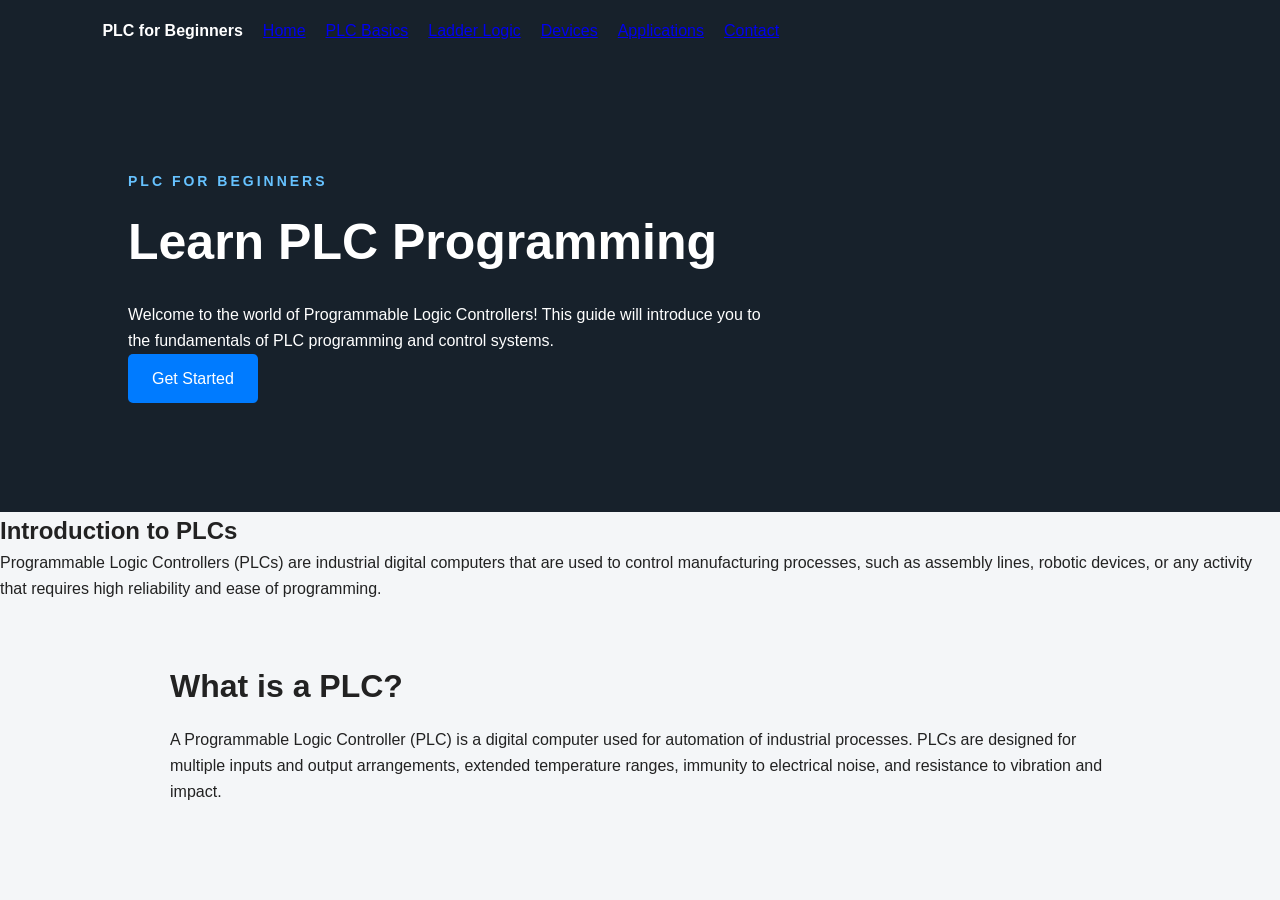
==== index.html @ 69e2ad8b "Created what-is-a-plc section and styled it" ====
<!DOCTYPE html>
<html lang="en">

<head>
    <meta charset="UTF-8">
    <meta name="viewport" content="width=device-width, initial-scale=1.0">
    <title>PLC for Beginners</title>
    <link rel="stylesheet" href="style.css">
</head>

<body>
    <nav>
        <ul>
            <div class="logo">PLC for Beginners</div>
            <li><a href="index.html">Home</a></li>
            <li><a href="basics.html">PLC Basics</a></li>
            <li><a href="laddder-logic.html">Ladder Logic</a></li>
            <li><a href="devices.html">Devices</a></li>
            <li><a href="applications.html">Applications</a></li>
            <li><a href="contact.html">Contact</a></li>
        </ul>
    </nav>
    <section class="hero">
        <div class="hero-content">
            <p class="hero-label">PLC for Beginners</p>
            <h1>Learn PLC Programming</h1>
            <p>Welcome to the world of Programmable Logic Controllers! This guide will introduce you to the fundamentals
                of PLC
                programming and control systems.</p>
            <a href="basics.html" class="hero-button">Get Started</a>
        </div>
    </section>

    <secttion class="introduction">
        <h2>Introduction to PLCs</h2>
        <p>Programmable Logic Controllers (PLCs) are industrial digital computers that are used to control
            manufacturing processes, such as assembly lines, robotic devices, or any activity that requires high
            reliability and ease of programming.</p>
        </section>

        <section class="what-is-a-plc">
            <h2>What is a PLC?</h2>
            <p>A Programmable Logic Controller (PLC) is a digital computer used for automation of industrial processes.
                PLCs are
                designed for multiple inputs and output arrangements, extended temperature ranges, immunity to
                electrical noise,
                and resistance to vibration and impact.</p>
        </section>
</body>

</html>
---- style.css ----
* {
    margin: 0;
    padding: 0;
    box-sizing: border-box;
}

body {
    font-family: Arial, Helvetica, sans-serif;
    background-color: #f4f6f8;
    color: #222;
    line-height: 1.6;
}

/* Navigation Styles */
nav {
    background-color: #17212b;
    color: white;
    display: flex;
    justify-content: space-between;
    align-items: center;
    padding: 18px 8%;
}

.logo {
    font: size 24px;
    font-weight: bold;
}

nav ul {
    list-style: none;
    display: flex;
    gap: 20px;
}

nav a:hover {
    color: #f4f6f8;
    text-decoration: underline;
}

/* Main Content Styles */
main {
    max-width: 1100px;
    margin: auto;
    padding: 70px 30px;
}

/* Hero Section Styles */
.hero {
    background-color: #17212b;
    color: white;
    min-height: 450px;
    display: flex;
    align-items: center;
    padding: 60px 10%;
}

.hero-content {
    max-width: 650px;

}

.hero-label {
    font-size: 14px;
    font-weight: bold;
    text-transform: uppercase;
    letter-spacing: 3px;
    color: #66c2ff;
    margin-bottom: 10px;
}

.hero h1 {
    font-size: 50px;
    line-height: 1.6;
    margin-bottom: 20px;
}

.hero-text {
    font-size: 19px;
    line-height: 1.6;
    margin-bottom: 30px;
}

.hero-button {
    display: inline-block;
    background-color: #007bff;
    color: white;
    text-decoration: none;
    padding: 12px 24px;
    border-radius: 5px;
    transition: background-color 0.3s ease;
}

.hero-button:hover {
    background-color: #0056b3;
}

/* Section Styles - What is a PLC?*/
.what-is-a-plc {
    max-width: 1000px;
    margin: 0 auto;
    padding: 60px 30px;
}

.what-is-a-plc h2 {
    font-size: 32px;
    margin-bottom: 15px;
}
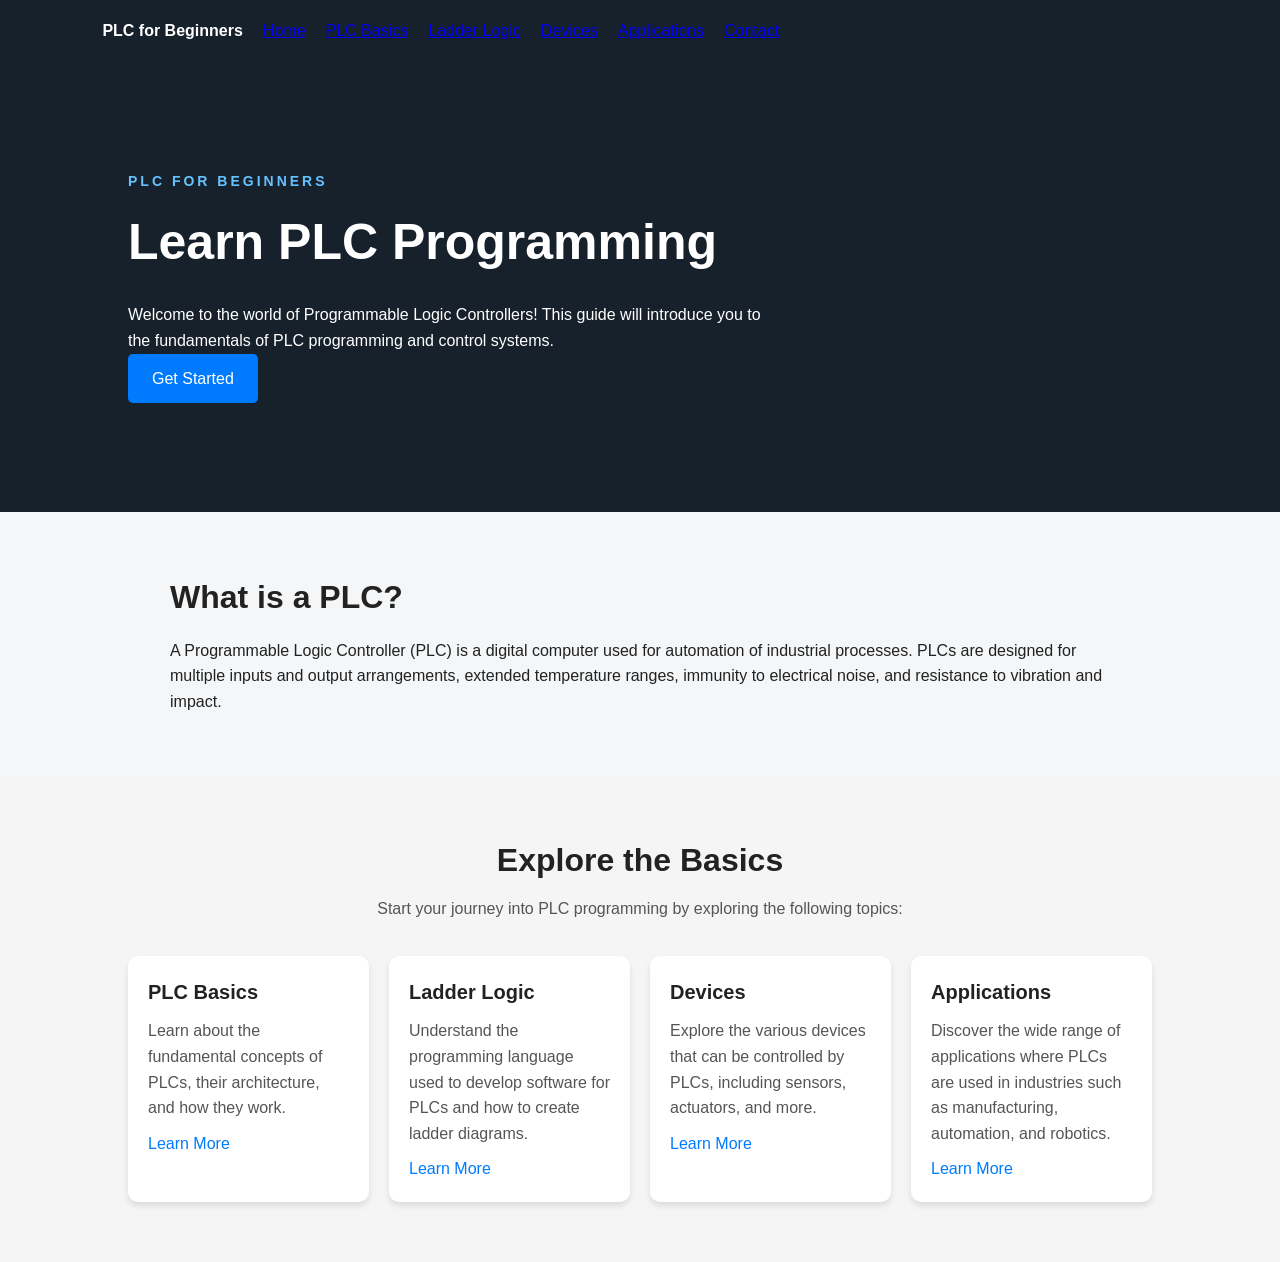
==== commit 535a56ad: "Created topic cards and removed introduction" ====
--- a/index.html
+++ b/index.html
@@ -31,21 +31,47 @@
         </div>
     </section>
 
-    <secttion class="introduction">
-        <h2>Introduction to PLCs</h2>
-        <p>Programmable Logic Controllers (PLCs) are industrial digital computers that are used to control
-            manufacturing processes, such as assembly lines, robotic devices, or any activity that requires high
-            reliability and ease of programming.</p>
-        </section>
 
-        <section class="what-is-a-plc">
-            <h2>What is a PLC?</h2>
-            <p>A Programmable Logic Controller (PLC) is a digital computer used for automation of industrial processes.
-                PLCs are
-                designed for multiple inputs and output arrangements, extended temperature ranges, immunity to
-                electrical noise,
-                and resistance to vibration and impact.</p>
-        </section>
+    <section class="what-is-a-plc">
+        <h2>What is a PLC?</h2>
+        <p>A Programmable Logic Controller (PLC) is a digital computer used for automation of industrial processes.
+            PLCs are
+            designed for multiple inputs and output arrangements, extended temperature ranges, immunity to
+            electrical noise,
+            and resistance to vibration and impact.</p>
+    </section>
+
+    <section class="topics">
+        <h2>Explore the Basics</h2>
+        <p class="topics-intro">Start your journey into PLC programming by exploring the following topics:</p>
+
+        <div class="card-container">
+            <div class="card">
+                <h3>PLC Basics</h3>
+                <p>Learn about the fundamental concepts of PLCs, their architecture, and how they work.</p>
+                <a href="basics.html" class="card-button">Learn More</a>
+            </div>
+            <div class="card">
+                <h3>Ladder Logic</h3>
+                <p>Understand the programming language used to develop software for PLCs and how to create ladder
+                    diagrams.</p>
+                <a href="laddder-logic.html" class="card-button">Learn More</a>
+            </div>
+            <div class="card">
+                <h3>Devices</h3>
+                <p>Explore the various devices that can be controlled by PLCs, including sensors, actuators, and
+                    more.</p>
+                <a href="devices.html" class="card-button">Learn More</a>
+            </div>
+            <div class="card">
+                <h3>Applications</h3>
+                <p>Discover the wide range of applications where PLCs are used in industries such as manufacturing,
+                    automation, and robotics.</p>
+                <a href="applications.html" class="card-button">Learn More</a>
+            </div>
+
+        </div>
+    </section>
 </body>
 
 </html>
--- a/style.css
+++ b/style.css
@@ -104,4 +104,59 @@
 .what-is-a-plc h2 {
     font-size: 32px;
     margin-bottom: 15px;
+}
+
+/* Topic Card Styles */
+.topics {
+    padding: 60px 10%;
+    background-color: #f5f5f5;
+    text-align: center;
+}
+
+.topics h2 {
+    font-size: 32px;
+    margin-bottom: 10px;
+}
+
+.topics-intro {
+    margin-bottom: 35px;
+    color: #555;
+}
+
+.card-container {
+    display: flex;
+    justify-content: center;
+    gap: 20px;
+}
+
+.card {
+    background-color: white;
+    padding: 20px;
+    border-radius: 10px;
+    box-shadow: 0 4px 6px rgba(0, 0, 0, 0.1);
+    width: 250px;
+    transition: transform 0.3s ease, box-shadow 0.3s ease;
+    text-align: left;
+}
+
+.card h3 {
+    font-size: 20px;
+    margin-bottom: 10px;
+}
+
+.card p {
+    color: #555;
+    font-size: 16px;
+}
+
+.card a {
+    display: inline-block;
+    margin-top: 10px;
+    color: #007bff;
+    text-decoration: none;
+}
+
+.card:hover {
+    transform: translateY(-10px);
+    box-shadow: 0 8px 12px rgba(0, 0, 0, 0.2);
 }
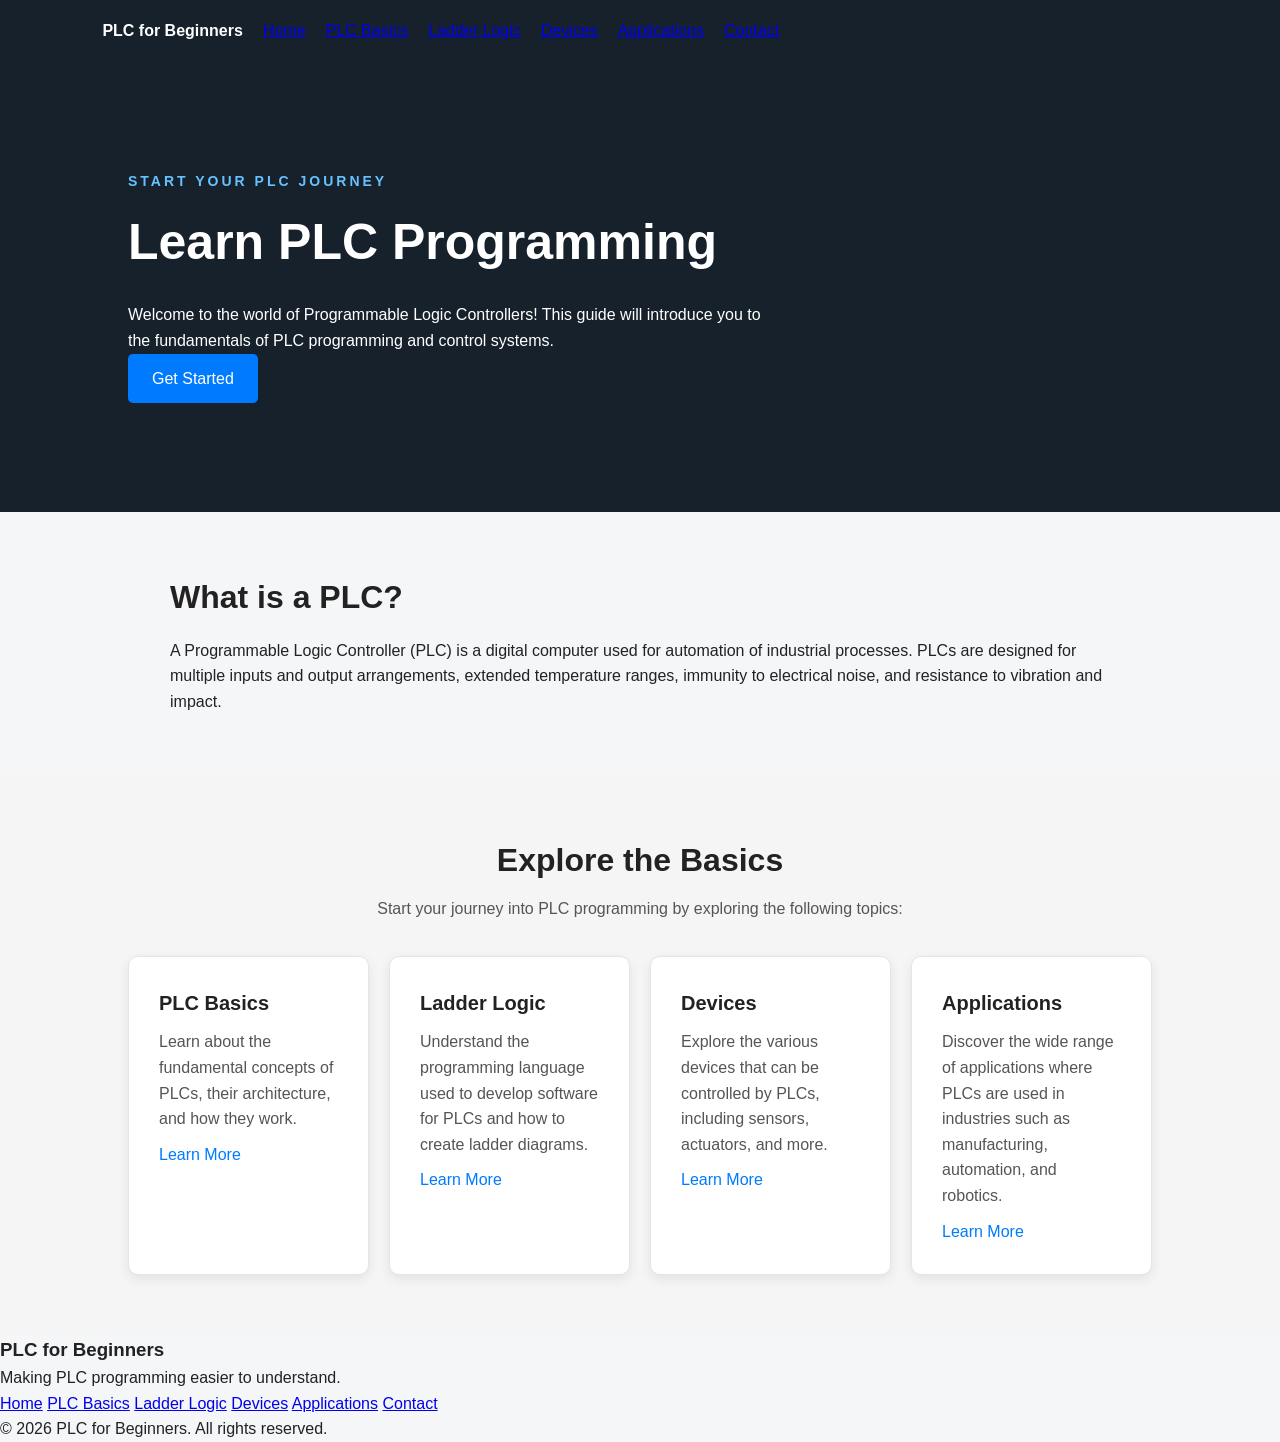
==== commit 7742a508: "Added a footer and footer content" ====
--- a/index.html
+++ b/index.html
@@ -22,7 +22,7 @@
     </nav>
     <section class="hero">
         <div class="hero-content">
-            <p class="hero-label">PLC for Beginners</p>
+            <p class="hero-label">START YOUR PLC JOURNEY</p>
             <h1>Learn PLC Programming</h1>
             <p>Welcome to the world of Programmable Logic Controllers! This guide will introduce you to the fundamentals
                 of PLC
@@ -74,4 +74,21 @@
     </section>
 </body>
 
+<footer>
+    <div class="footer-content">
+        <h3> PLC for Beginners</h3>
+        <p>Making PLC programming easier to understand.</p>
+
+        <div class="footer-links">
+            <a href="index.html">Home</a>
+            <a href="basics.html">PLC Basics</a>
+            <a href="laddder-logic.html">Ladder Logic</a>
+            <a href="devices.html">Devices</a>
+            <a href="applications.html">Applications</a>
+            <a href="contact.html">Contact</a>
+        </div>
+        <p class="copyright">© 2026 PLC for Beginners. All rights reserved.</p>
+    </div>
+</footer>
+
 </html>
--- a/style.css
+++ b/style.css
@@ -131,9 +131,10 @@
 
 .card {
     background-color: white;
-    padding: 20px;
+    padding: 30px;
     border-radius: 10px;
-    box-shadow: 0 4px 6px rgba(0, 0, 0, 0.1);
+    box-shadow: 0 4px 12px rgba(0, 0, 0, 0.08);
+    border: 1px solid #e5e5e5;
     width: 250px;
     transition: transform 0.3s ease, box-shadow 0.3s ease;
     text-align: left;
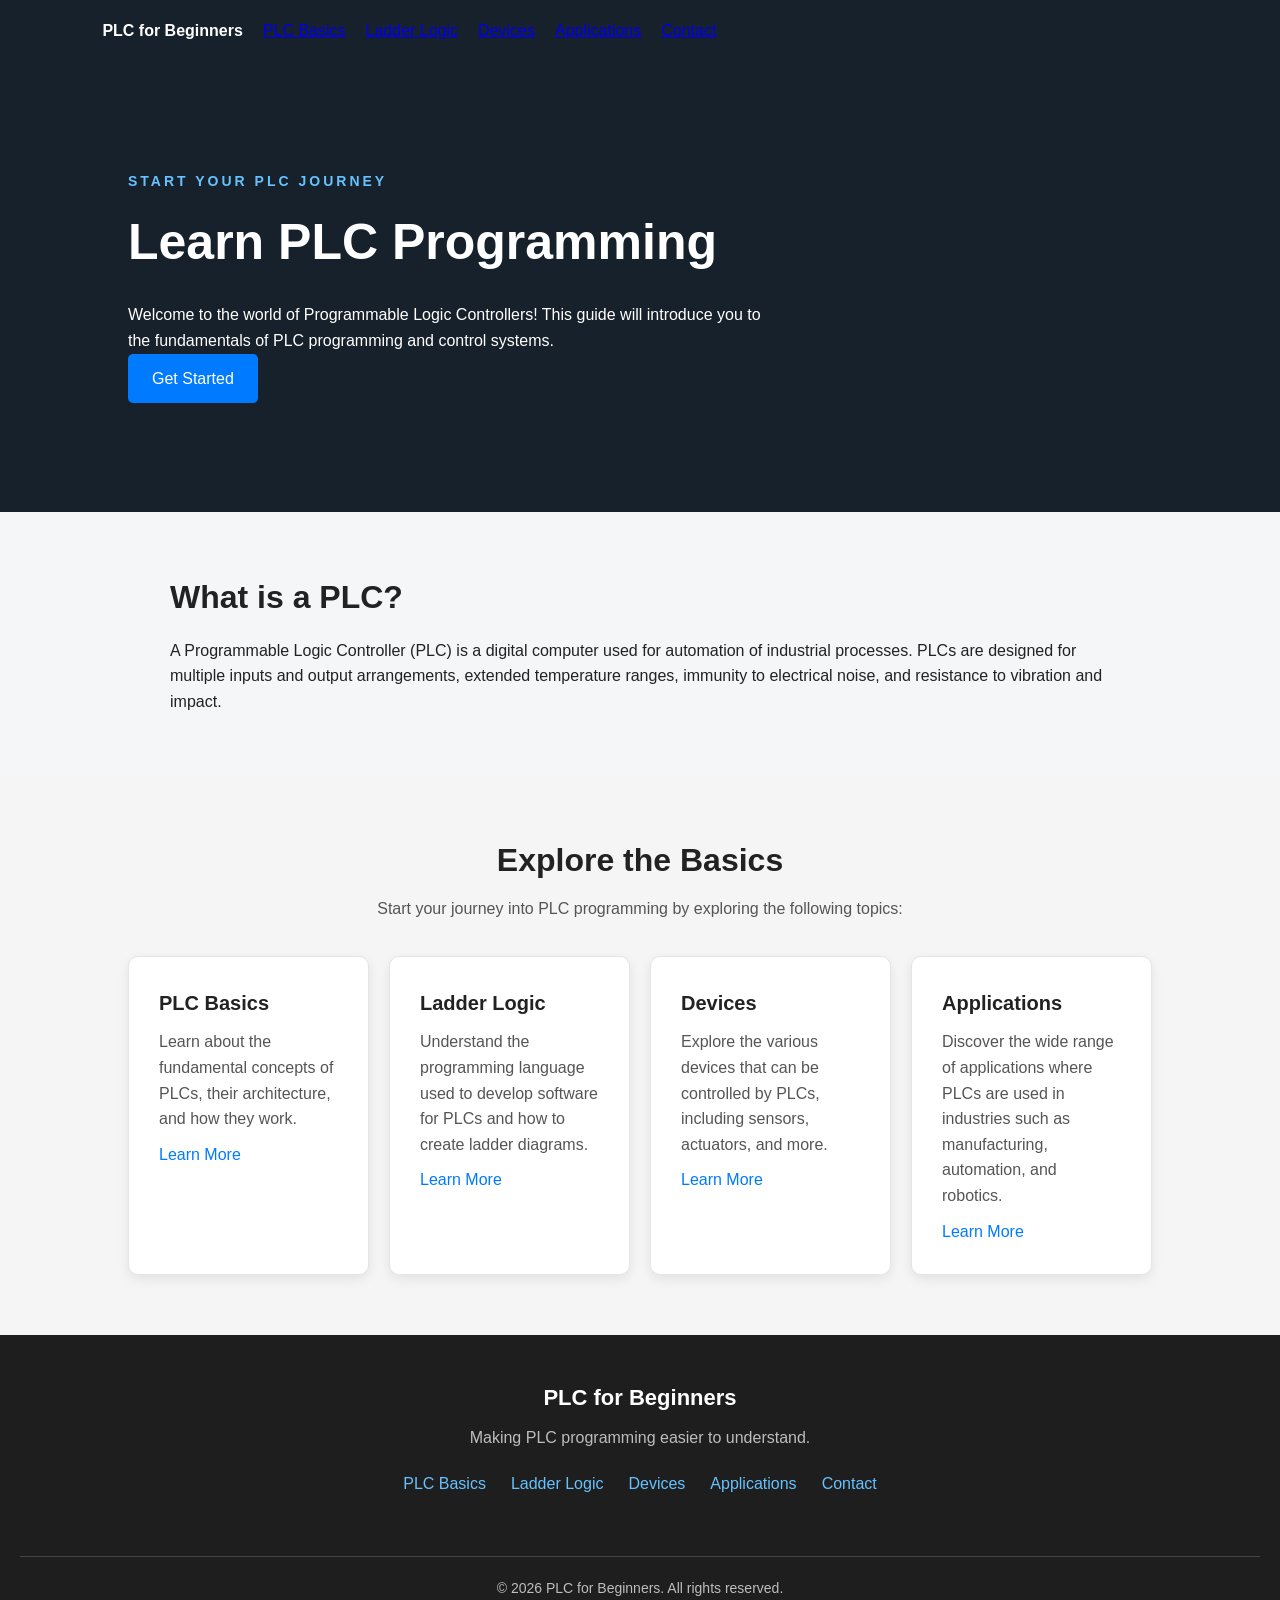
==== commit b9627547: "Added interactive elements to Devices page Created dropdown feature when "Explore Device" button is " ====
--- a/index.html
+++ b/index.html
@@ -12,7 +12,6 @@
     <nav>
         <ul>
             <div class="logo">PLC for Beginners</div>
-            <li><a href="index.html">Home</a></li>
             <li><a href="basics.html">PLC Basics</a></li>
             <li><a href="laddder-logic.html">Ladder Logic</a></li>
             <li><a href="devices.html">Devices</a></li>
@@ -80,7 +79,6 @@
         <p>Making PLC programming easier to understand.</p>
 
         <div class="footer-links">
-            <a href="index.html">Home</a>
             <a href="basics.html">PLC Basics</a>
             <a href="laddder-logic.html">Ladder Logic</a>
             <a href="devices.html">Devices</a>
--- a/style.css
+++ b/style.css
@@ -11,7 +11,22 @@
     line-height: 1.6;
 }
 
-/* Navigation Styles */
+/* Typography scoped to basics page */
+.page-basics h1 {
+    font-size: 42px;
+    color: #0b1720;
+    margin: 18px 0;
+    line-height: 1.15;
+    letter-spacing: -0.5px;
+}
+
+.page-basics p {
+    font-size: 18px;
+    color: #333333;
+    margin: 0 0 16px;
+    line-height: 1.7;
+}
+
 nav {
     background-color: #17212b;
     color: white;
@@ -76,7 +91,6 @@
 
 .hero-text {
     font-size: 19px;
-    line-height: 1.6;
     margin-bottom: 30px;
 }
 
@@ -160,4 +174,594 @@
 .card:hover {
     transform: translateY(-10px);
     box-shadow: 0 8px 12px rgba(0, 0, 0, 0.2);
+}
+
+/* Footer Styles */
+footer {
+    background-color: #1e1e1e;
+    color: white;
+    padding: 45px 20px 25px;
+    text-align: center;
+}
+
+.footer-content h3 {
+    font-size: 22px;
+    margin-bottom: 10px;
+}
+
+.footer-content p {
+    color: #bdbdbd;
+    margin-bottom: 20px;
+}
+
+.footer-links {
+    display: flex;
+    justify-content: center;
+    gap: 25px;
+    flex-wrap: wrap;
+    margin-bottom: 30px;
+}
+
+.footer-links a {
+    display: flex;
+    justify-content: center;
+    gap: 25px;
+    flex-wrap: wrap;
+    margin-bottom: 30px;
+}
+
+.footer-links a {
+    color: #66c2ff;
+    text-decoration: none;
+}
+
+.footer-links a:hover {
+    text-decoration: underline;
+}
+
+.copyright {
+    font-size: 14px;
+    border-top: 1px solid #444;
+    padding-top: 20px;
+}
+
+/*BASICS PAGE STYLES*/
+/*BASICS PLC Flow*/
+.how-it-works {
+    padding: 70px 10%;
+    text-align: center;
+}
+
+.how-it-works h2 {
+    font-size: 32px;
+    margin-bottom: 15px;
+}
+
+.how-it-works>p {
+    max-width: 700px;
+    margin: 0 auto 40px;
+    color: #555;
+}
+
+.plc-flow {
+    display: flex;
+    justify-content: center;
+    align-items: center;
+    gap: 25px;
+}
+
+.flow-box {
+    background-color: white;
+    width: 250px;
+    padding: 30px 20px;
+    border-radius: 10px;
+    border: 1px solid #ddd;
+    box-shadow: 0 4px 12px rgba(0, 0, 0, 0.08);
+}
+
+.flow-box span {
+    display: inline-block;
+    background-color: #1686bd;
+    color: white;
+    width: 35px;
+    height: 35px;
+    line-height: 35px;
+    border-radius: 50%;
+    margin-bottom: 15px;
+    font-weight: bold;
+}
+
+.flow-box h3 {
+    font-size: 20px;
+    margin-bottom: 10px;
+}
+
+.flow-box p {
+    color: #555;
+    font-size: 16px;
+}
+
+.arrow {
+    font-size: 35px;
+    color: #1686bd;
+}
+
+:root {
+    --bg: #f4f6f8;
+    --card: #ffffff;
+    --muted: #6b7280;
+    --accent: #1686bd;
+    --glass: rgba(23, 33, 43, 0.04);
+}
+
+/* Styles scoped to the recently added basics.html sections */
+.components,
+.languages,
+.example,
+.further-reading {
+    max-width: 1100px;
+    margin: 0 auto;
+    padding: 60px 8%;
+}
+
+.components h2,
+.languages h2,
+.example h2,
+.further-reading h2 {
+    font-size: 30px;
+    margin-bottom: 18px;
+    position: relative;
+}
+
+.components h2::after,
+.languages h2::after {
+    content: "";
+    display: block;
+    width: 60px;
+    height: 4px;
+    background: linear-gradient(90deg, var(--accent), #66c2ff);
+    border-radius: 4px;
+    margin-top: 12px;
+}
+
+.components ul {
+    list-style: none;
+    display: grid;
+    grid-template-columns: repeat(auto-fit, minmax(240px, 1fr));
+    gap: 18px;
+}
+
+.components li {
+    background: linear-gradient(180deg, var(--card), #fbfdff);
+    padding: 18px;
+    border-radius: 12px;
+    box-shadow: 0 8px 20px rgba(14, 30, 37, 0.06);
+    border: 1px solid rgba(10, 20, 25, 0.03);
+    transition: transform 0.25s ease, box-shadow 0.25s ease;
+}
+
+.components li strong {
+    display: block;
+    color: var(--accent);
+    margin-bottom: 8px;
+}
+
+.components li:hover {
+    transform: translateY(-6px);
+    box-shadow: 0 14px 30px rgba(14, 30, 37, 0.12);
+}
+
+.languages ul {
+    list-style: none;
+    display: flex;
+    gap: 12px;
+    flex-wrap: wrap;
+}
+
+.languages li {
+    background: var(--card);
+    padding: 12px 16px;
+    border-radius: 999px;
+    box-shadow: 0 6px 16px rgba(12, 22, 28, 0.06);
+    border: 1px solid rgba(10, 20, 25, 0.03);
+    color: #0f1720;
+    font-weight: 600;
+}
+
+.example p {
+    color: var(--muted);
+    margin-bottom: 12px;
+}
+
+.example pre {
+    background: linear-gradient(180deg, #07121a 0%, #09202a 100%);
+    color: #bfe9ff;
+    padding: 16px;
+    border-radius: 10px;
+    overflow: auto;
+    font-family: ui-monospace, SFMono-Regular, Menlo, Monaco, "Courier New", monospace;
+    font-size: 14px;
+    line-height: 1.45;
+    box-shadow: 0 8px 18px rgba(3, 10, 14, 0.45) inset;
+}
+
+.further-reading ul {
+    list-style: none;
+    padding-left: 0;
+}
+
+.further-reading li {
+    margin-bottom: 8px;
+}
+
+.further-reading a {
+    color: var(--accent);
+    text-decoration: none;
+    font-weight: 600;
+}
+
+.further-reading a:hover {
+    text-decoration: underline;
+}
+
+/* Responsive adjustments only for basics content */
+@media (max-width: 820px) {
+    .plc-flow {
+        flex-direction: column;
+        gap: 18px;
+
+        /* Confetti and animation styles */
+        .confetti-piece {
+            position: fixed;
+            top: -10vh;
+            pointer-events: none;
+            z-index: 9999;
+            opacity: 0.95;
+            transform-origin: center;
+            border-radius: 2px;
+            will-change: transform, opacity;
+        }
+
+        @keyframes confetti-fall {
+            0% {
+                transform: translateY(-10vh) rotate(0deg);
+                opacity: 1
+            }
+
+            100% {
+                transform: translateY(110vh) rotate(520deg);
+                opacity: 0
+            }
+        }
+
+        .confetti-piece {
+            animation-name: confetti-fall;
+            animation-timing-function: cubic-bezier(.2, .7, .3, 1);
+        }
+
+        /* celebration pulse for result */
+        @keyframes celebrate-pop {
+            0% {
+                transform: scale(1)
+            }
+
+            50% {
+                transform: scale(1.06)
+            }
+
+            100% {
+                transform: scale(1)
+            }
+        }
+
+        .page-basics .quiz .quiz-result.celebrate {
+            animation: celebrate-pop 700ms ease;
+        }
+
+        /* subtle glow on correct answers */
+        @keyframes correct-glow {
+            0% {
+                box-shadow: none
+            }
+
+            50% {
+                box-shadow: 0 14px 30px rgba(34, 197, 94, 0.08)
+            }
+
+            100% {
+                box-shadow: none
+            }
+        }
+
+        .page-basics .quiz .question.correct {
+            animation: correct-glow 900ms ease;
+        }
+    }
+
+    .arrow {
+        display: none;
+    }
+
+    .components,
+    .languages,
+    .example,
+    .further-reading {
+        padding: 40px 6%;
+    }
+}
+
+@media (max-width: 480px) {
+
+    .components,
+    .languages,
+    .example,
+    .further-reading {
+        padding: 30px 5%;
+    }
+}
+
+/* Quiz styles */
+.page-basics .quiz {
+    max-width: 920px;
+    margin: 40px auto;
+    padding: 34px;
+    background: linear-gradient(180deg, #ffffff 0%, #f7fbff 100%);
+    border-radius: 14px;
+    box-shadow: 0 18px 40px rgba(11, 22, 32, 0.06);
+    border: 1px solid rgba(10, 20, 25, 0.04);
+}
+
+.page-basics .quiz h2 {
+    margin-bottom: 16px;
+    font-size: 28px;
+    display: flex;
+    align-items: center;
+    gap: 12px;
+}
+
+.page-basics .quiz h2::before {
+    content: "";
+    width: 56px;
+    height: 6px;
+    border-radius: 6px;
+    background: linear-gradient(90deg, var(--accent), #66c2ff);
+}
+
+.page-basics .quiz .question {
+    padding: 14px 16px;
+    margin-bottom: 14px;
+    border-radius: 10px;
+    background: linear-gradient(180deg, #ffffff, #fbfdff);
+    border: 1px solid rgba(10, 20, 25, 0.03);
+    transition: transform 0.18s ease, box-shadow 0.18s ease, border-color 0.18s;
+}
+
+.page-basics .quiz .question:hover {
+    transform: translateY(-4px);
+    box-shadow: 0 10px 30px rgba(11, 22, 32, 0.04);
+}
+
+.page-basics .quiz .question p {
+    margin-bottom: 8px;
+    font-weight: 700;
+    color: #0b1720;
+}
+
+.page-basics .quiz label {
+    display: block;
+    cursor: pointer;
+    color: #21343a;
+    margin: 8px 0;
+    padding: 8px 10px;
+    border-radius: 8px;
+    transition: background 0.12s ease, transform 0.12s ease;
+}
+
+.page-basics .quiz label:hover {
+    background: rgba(22, 134, 189, 0.06);
+    transform: translateY(-2px);
+}
+
+.page-basics .quiz input[type="radio"] {
+    -webkit-appearance: none;
+    -moz-appearance: none;
+    appearance: none;
+    width: 18px;
+    height: 18px;
+    border-radius: 50%;
+    border: 2px solid #cfd8df;
+    display: inline-block;
+    vertical-align: middle;
+    margin-right: 10px;
+    position: relative;
+}
+
+.page-basics .quiz input[type="radio"]:checked {
+    background: var(--accent);
+    border-color: var(--accent);
+    box-shadow: 0 6px 14px rgba(22, 134, 189, 0.18);
+}
+
+.page-basics .quiz .quiz-actions {
+    margin-top: 12px;
+    display: flex;
+    gap: 12px;
+}
+
+.page-basics .quiz .quiz-actions button {
+    padding: 10px 16px;
+    border-radius: 10px;
+    border: none;
+    cursor: pointer;
+    font-weight: 700;
+}
+
+.page-basics .quiz .quiz-actions button#check-quiz {
+    background: linear-gradient(90deg, var(--accent), #66c2ff);
+    color: white;
+    box-shadow: 0 8px 18px rgba(22, 134, 189, 0.18);
+}
+
+.page-basics .quiz .quiz-actions button#check-quiz:hover {
+    transform: translateY(-3px);
+}
+
+.page-basics .quiz .quiz-actions button#reset-quiz {
+    background: transparent;
+    border: 1px solid rgba(10, 20, 25, 0.06);
+    color: #0b1720;
+}
+
+.page-basics .quiz .question.correct {
+    box-shadow: 0 8px 30px rgba(34, 197, 94, 0.06);
+    border-color: rgba(34, 197, 94, 0.12);
+}
+
+.page-basics .quiz .question.incorrect {
+    box-shadow: 0 8px 30px rgba(239, 68, 68, 0.04);
+    border-color: rgba(239, 68, 68, 0.10);
+}
+
+.page-basics .quiz .quiz-result {
+    margin-top: 14px;
+    font-weight: 800;
+    color: var(--accent);
+}
+
+@media (max-width: 520px) {
+    .page-basics .quiz {
+        padding: 20px;
+    }
+
+    .page-basics .quiz h2 {
+        font-size: 20px;
+    }
+}
+
+/* End of basics page styles */
+
+/* STYLES FOR DEVICES PAGE */
+/*Interactive Elements*/
+
+.devices-section {
+    padding: 60px 8%;
+    text-align: center;
+}
+
+.devices-section h2 {
+    font-size: 32px;
+    margin-bottom: 10px;
+}
+
+.section-intro {
+    margin-bottom: 30px;
+}
+
+.device-grid {
+    display: grid;
+    grid-template-columns: repeat(3, 1fr);
+    gap: 25px;
+}
+
+.device-card {
+    padding: 30px 20px;
+    border-radius: 12px;
+    border: 2px solid #ddd;
+    transition: 0.3s;
+}
+
+.device-card:hover {
+    transform: translateY(-7px);
+}
+
+.device-card h3 {
+    margin-bottom: 10px;
+}
+
+.device-card button {
+    margin-top: 15px;
+    padding: 10px 18px;
+    border: none;
+    border-radius: 6px;
+    cursor: pointer;
+    color: green;
+}
+
+.device-details {
+    display: none;
+    margin-top: 20px;
+    padding-top: 15px;
+    border-top: 1px solid #ccc;
+    text-align: left;
+}
+
+.device-details.show {
+    display: block;
+}
+
+.explore-button {
+    background: none;
+    border: none;
+    color: #557c45;
+    cursor: pointer;
+    font-size: 16px;
+}
+
+.explore-button:hover {
+    text-decoration: underline;
+}
+
+/*Interactive elements - Signal Flow*/
+.signal-section {
+    text-align: center;
+    padding: 60px 8%;
+}
+
+.signal-flow {
+    display: flex;
+    justify-content: center;
+    align-items: center;
+    gap: 12px;
+    flex-wrap: wrap;
+    margin: 30px 0;
+}
+
+.signal-step {
+    padding: 15px 20px;
+    border: 20px solid #ccc;
+    border-radius: 10px;
+    transition: 0.3s;
+}
+
+.signal-step.active {
+    background-color: #dff0d8;
+    border-color: #557c45;
+    transform: scale(1.05);
+}
+
+#runSignal {
+    background-color: #557c45;
+    color: white;
+    border: none;
+    padding: 14px 32px;
+    border-radius: 8px;
+    cursor: pointer;
+    margin: 20px 0;
+    transition: 0.3s ease;
+}
+
+#runSignal:hover {
+    background-color: #3f6134;
+    transform: translateY(-2px);
+    box-shadow: 0 5px 12px rgba(0, 0, 0, 0.2);
+}
+
+#runSignal:active {
+    transform: translateY(1px);
+    box-shadow: 0 2px 6px rgba(23, 255, 23, 0.9);
+}
+
+] #signalMessage {
+    margin-top: 20px;
+    font-weight: bold;
 }
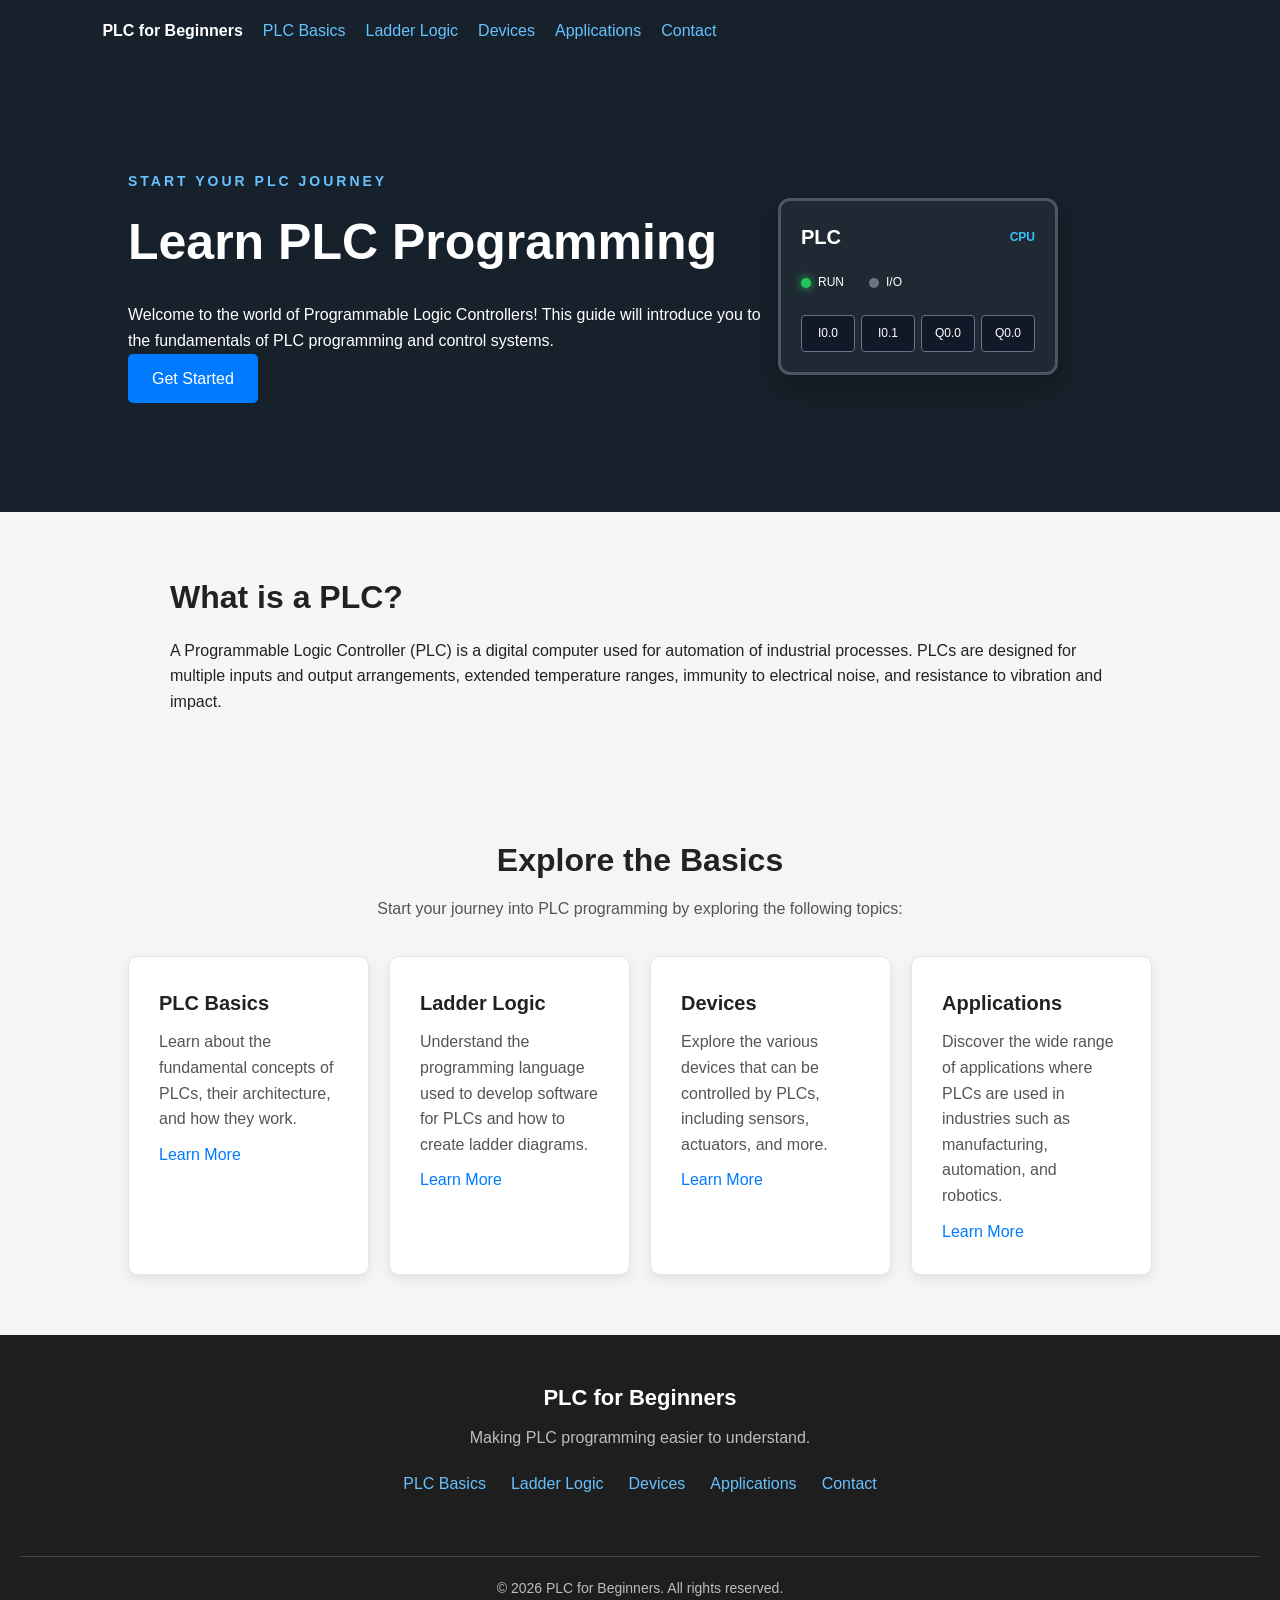
==== commit 5db30741: "Added PLC box to hero" ====
--- a/index.html
+++ b/index.html
@@ -27,6 +27,30 @@
                 of PLC
                 programming and control systems.</p>
             <a href="basics.html" class="hero-button">Get Started</a>
+        </div>
+        <div class="hero-plc">
+            <div class="plc-box">
+                <div class="plc-top">
+                    <span>PLC</span>
+                    <span class="plc-model"> CPU</span>
+                </div>
+                <div class="plc-status">
+                    <div>
+                        <span class="status-light run-light"></span>
+                        RUN
+                    </div>
+                    <div>
+                        <span class="status-light"></span>
+                        I/O
+                    </div>
+                </div>
+                <div class="plc-terminals">
+                    <span>I0.0</span>
+                    <span>I0.1</span>
+                    <span>Q0.0</span>
+                    <span>Q0.0</span>
+                </div>
+            </div>
         </div>
     </section>
 
--- a/style.css
+++ b/style.css
@@ -45,6 +45,11 @@
     list-style: none;
     display: flex;
     gap: 20px;
+}
+
+nav a {
+    color: #66c2ff;
+    text-decoration: none;
 }
 
 nav a:hover {
@@ -106,6 +111,77 @@
 
 .hero-button:hover {
     background-color: #0056b3;
+}
+
+.hero-plc {
+    display: flex;
+    justify-content: center;
+    align-items: right;
+}
+
+.plc-box {
+    width: 280px;
+    background: #1f2933;
+    border: 3px solid #4b5563;
+    border-radius: 12px;
+    padding: 20px;
+    color: white;
+    box-shadow: 0 12px 30px rgba(0, 0, 0, 0.3);
+}
+
+.plc-top {
+    display: flex;
+    justify-content: space-between;
+    align-items: center;
+    width: 100%;
+    font-weight: bold;
+    font-size: 20px;
+    margin-bottom: 20px;
+}
+
+.plc-model {
+    font-size: 12px;
+    color: #38bdf8;
+}
+
+.plc-status {
+    display: flex;
+    gap: 25px;
+    margin-bottom: 22px;
+}
+
+.plc-status div {
+    display: flex;
+    align-items: center;
+    gap: 7px;
+    font-size: 12px;
+}
+
+.status-light {
+    width: 10px;
+    height: 10px;
+    border-radius: 50%;
+    background: #6b7280;
+}
+
+.run-light {
+    background: #22c55e;
+    box-shadow: 0 0 8px #22c55e;
+}
+
+.plc-terminals {
+    display: grid;
+    grid-template-columns: repeat(4, 1fr);
+    gap: 6px;
+}
+
+.plc-terminals span {
+    background: #111827;
+    border: 1px solid #64748b;
+    padding: 8px 3px;
+    text-align: center;
+    border-radius: 4px;
+    font-size: 12px;
 }
 
 /* Section Styles - What is a PLC?*/
@@ -761,7 +837,204 @@
     box-shadow: 0 2px 6px rgba(23, 255, 23, 0.9);
 }
 
-] #signalMessage {
+#signalMessage {
     margin-top: 20px;
     font-weight: bold;
+}
+
+@media (max-width: 768px) {
+    nav ul {
+        flex-direction: column;
+        align-items: center;
+        gap: 15px;
+        padding: 20px;
+    }
+
+    .logo {
+        margin-bottom: 8px;
+    }
+
+    .hero {
+        padding: 60px 20px;
+        min-height: auto;
+    }
+
+    .hero-content {
+        width: 100%;
+        max-width: 100%;
+    }
+
+    .hero-content h1 {
+        font-size: 36px;
+        line-height: 1.15;
+    }
+
+    .hero-content p {
+        font-size: 16px;
+        line-height: 1.6;
+    }
+
+    .what-is-a-plc {
+        padding: 50px 20px;
+    }
+
+    .what-is-a-plc h2 {
+        font-size: 28px;
+    }
+
+    .what-is-a-plc p {
+        font-size: 16px;
+        line-height: 1.6;
+    }
+
+    .topics {
+        padding: 50px 20px;
+    }
+
+    .topics h2 {
+        font-size: 28px;
+    }
+
+    .card-container {
+        grid-template-columns: 1fr;
+        gap: 20px;
+    }
+
+    .card {
+        width: 100%;
+    }
+
+    .footer-content {
+        padding: 30px 20px;
+    }
+
+    .footer-links {
+        flex-wrap: wrap;
+        gap: 15px;
+    }
+}
+
+/*LADDEr LOGIC STYLES*/
+.ladder-intro {
+    max-width: 900px;
+    margin: 40px auto;
+    padding: 20px;
+}
+
+.ladder-example {
+    max-width: 800px auto;
+    margin: 40px auto;
+    padding: 30px;
+    border: 2px solid #ddd;
+    border-radius: 12px;
+    background-color: #f8f8f8;
+}
+
+.ladder-example h2 {
+    margin-top: 0;
+
+}
+
+.game-instructions {
+    margin-bottom: 25px;
+}
+
+.scenario {
+    padding: 20px;
+    margin-bottom: 30px;
+    background-color: white;
+    border-left: 5px solid #555;
+    border-radius: 6px;
+}
+
+.scenario h3 {
+    margin-top: 0;
+}
+
+.component-options {
+    display: flex;
+    flex-wrap: wrap;
+    gap: 15px;
+    margin-bottom: 30px;
+
+}
+
+.component-card {
+    flex: 1;
+    padding: 15px;
+    background-color: white;
+    border: 2px solid #555;
+    border-radius: 8px;
+    font-size: 12px;
+    cursor: pointer;
+    white-space: nowrap;
+}
+
+.component-card:hover {
+    background-color: #eeeeee;
+    transform: translateY(-2px);
+}
+
+.build-area {
+    display: flex;
+    flex-wrap: wrap;
+    align-items: center;
+    justify-content: center;
+    gap: 15px;
+    padding: 25px;
+    margin-bottom: 25px;
+    background-color: white;
+    border: 2px dashed #aaa;
+    border-radius: 8px;
+}
+
+.rung-slot {
+    width: 130px;
+    height: 65px;
+    display: flex;
+    align-items: center;
+    justify-content: center;
+    border: 2px solid #aaa;
+    border-radius: 6px;
+    font-size: 15px;
+    font-weight: bold;
+    background-color: #f8f8f8;
+}
+
+#gameFeedback {
+    margin-top: 20px;
+    padding: 12px;
+    font-weight: bold;
+    text-align: center;
+    border-radius: 6px;
+}
+
+.correct {
+    color: #176b32;
+    background-color: #e7f6ec;
+}
+
+.incorrect {
+    color: red;
+    background-color: #fdeaea;
+}
+
+#nextChallenge {
+    display: none;
+}
+
+/*Media Queries*/
+* {
+    box-sizing: broder-box;
+}
+
+html,
+body {
+    max-width: 100%;
+    overflow-x: hidden;
+}
+
+img {
+    max-width: 100%;
+    height: auto;
 }
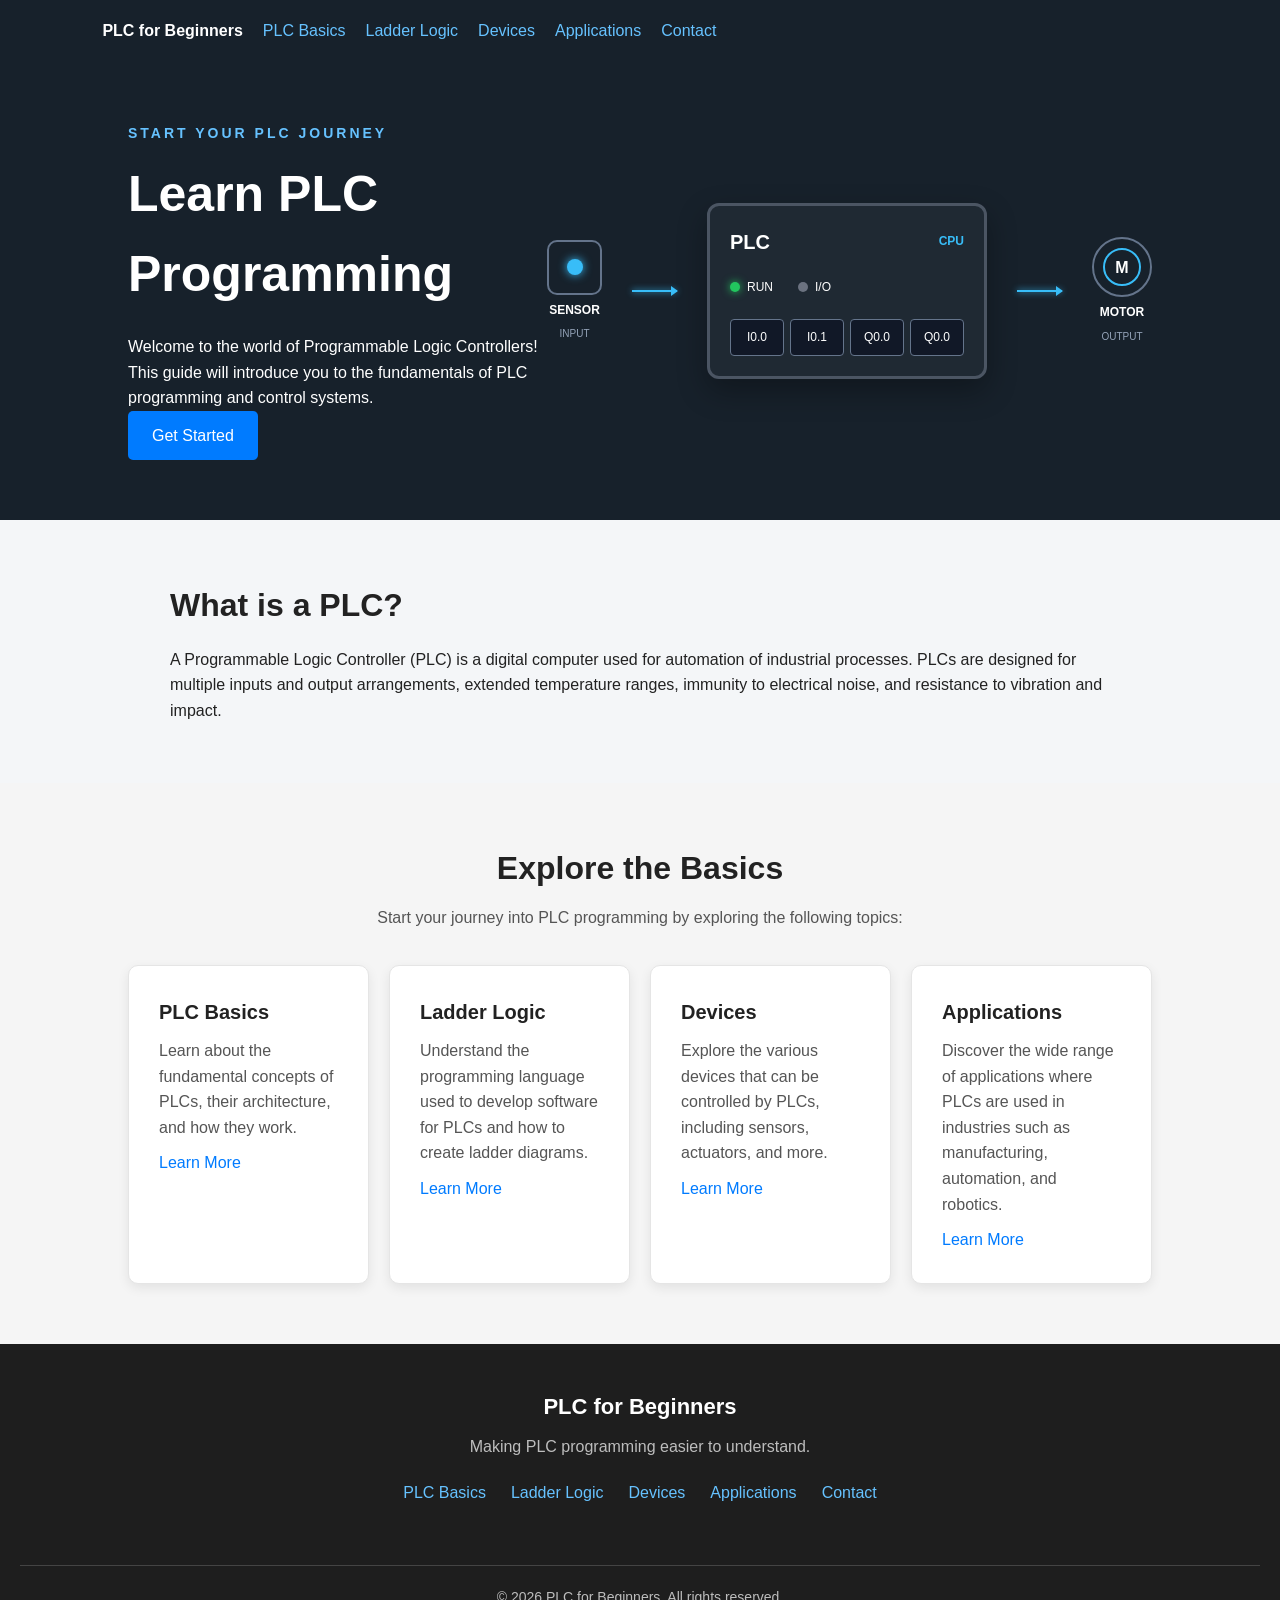
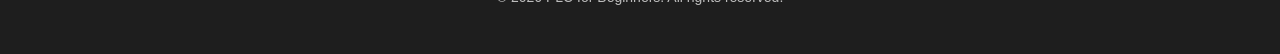
==== commit 1ae45e7f: "Added sensor and motor to plc box display" ====
--- a/index.html
+++ b/index.html
@@ -29,6 +29,14 @@
             <a href="basics.html" class="hero-button">Get Started</a>
         </div>
         <div class="hero-plc">
+            <div class="hero-device sensor-device">
+                <div class="device-icon">
+                    <span class="sensor-dot"></span>
+                </div>
+                <span class="device-name">SENSOR</span>
+                <span class="device-type">INPUT</span>
+            </div>
+            <div class="signal-line"></div>
             <div class="plc-box">
                 <div class="plc-top">
                     <span>PLC</span>
@@ -50,6 +58,15 @@
                     <span>Q0.0</span>
                     <span>Q0.0</span>
                 </div>
+
+            </div>
+            <div class="signal-line"></div>
+            <div class="hero-device motor-device">
+                <div class="device-icon motor-icon">
+                    <span class="motor-symbol">M</span>
+                </div>
+                <span class="device-name">MOTOR</span>
+                <span class="device-type">OUTPUT</span>
             </div>
         </div>
     </section>
--- a/style.css
+++ b/style.css
@@ -116,7 +116,8 @@
 .hero-plc {
     display: flex;
     justify-content: center;
-    align-items: right;
+    align-items: center;
+    gap: 30px;
 }
 
 .plc-box {
@@ -182,6 +183,80 @@
     text-align: center;
     border-radius: 4px;
     font-size: 12px;
+}
+
+.hero-device {
+    display: flex;
+    flex-direction: column;
+    align-items: center;
+    gap: 6px;
+}
+
+.device-icon {
+    width: 55px;
+    height: 55px;
+    border: 2px solid #64748b;
+    border-radius: 10px;
+    display: flex;
+    justify-content: center;
+    align-items: center;
+}
+
+.sensor-dot {
+    width: 16px;
+    height: 16px;
+    background: #38bdf8;
+    border-radius: 50%;
+    box-shadow: 0 0 10px #38bdf8;
+}
+
+.device-name {
+    color: white;
+    font-size: 12px;
+    font-weight: bold;
+}
+
+.signal-line {
+    width: 45px;
+    height: 2px;
+    background: #38bdf8;
+    box-shadow: 0 0 6px #38bdf8;
+    position: relative;
+}
+
+.signal-line::after {
+    content: "";
+    position: absolute;
+    right: -1px;
+    top: -4px;
+    border-top: 5px solid transparent;
+    border-bottom: 5px solid transparent;
+    border-left: 7px solid #38bdf8
+}
+
+.device-type {
+    color: #94a3b8;
+    font-size: 10px;
+}
+
+.motor-icon {
+    border-radius: 50%;
+    width: 60px;
+    height: 60px;
+    position: relative;
+}
+
+.motor-symbol {
+    width: 38px;
+    height: 38px;
+    border: 2px solid #38bdf8;
+    border-radius: 50%;
+    display: flex;
+    align-items: center;
+    justify-content: center;
+    color: white;
+    font-size: 16px;
+    font-weight: bold;
 }
 
 /* Section Styles - What is a PLC?*/
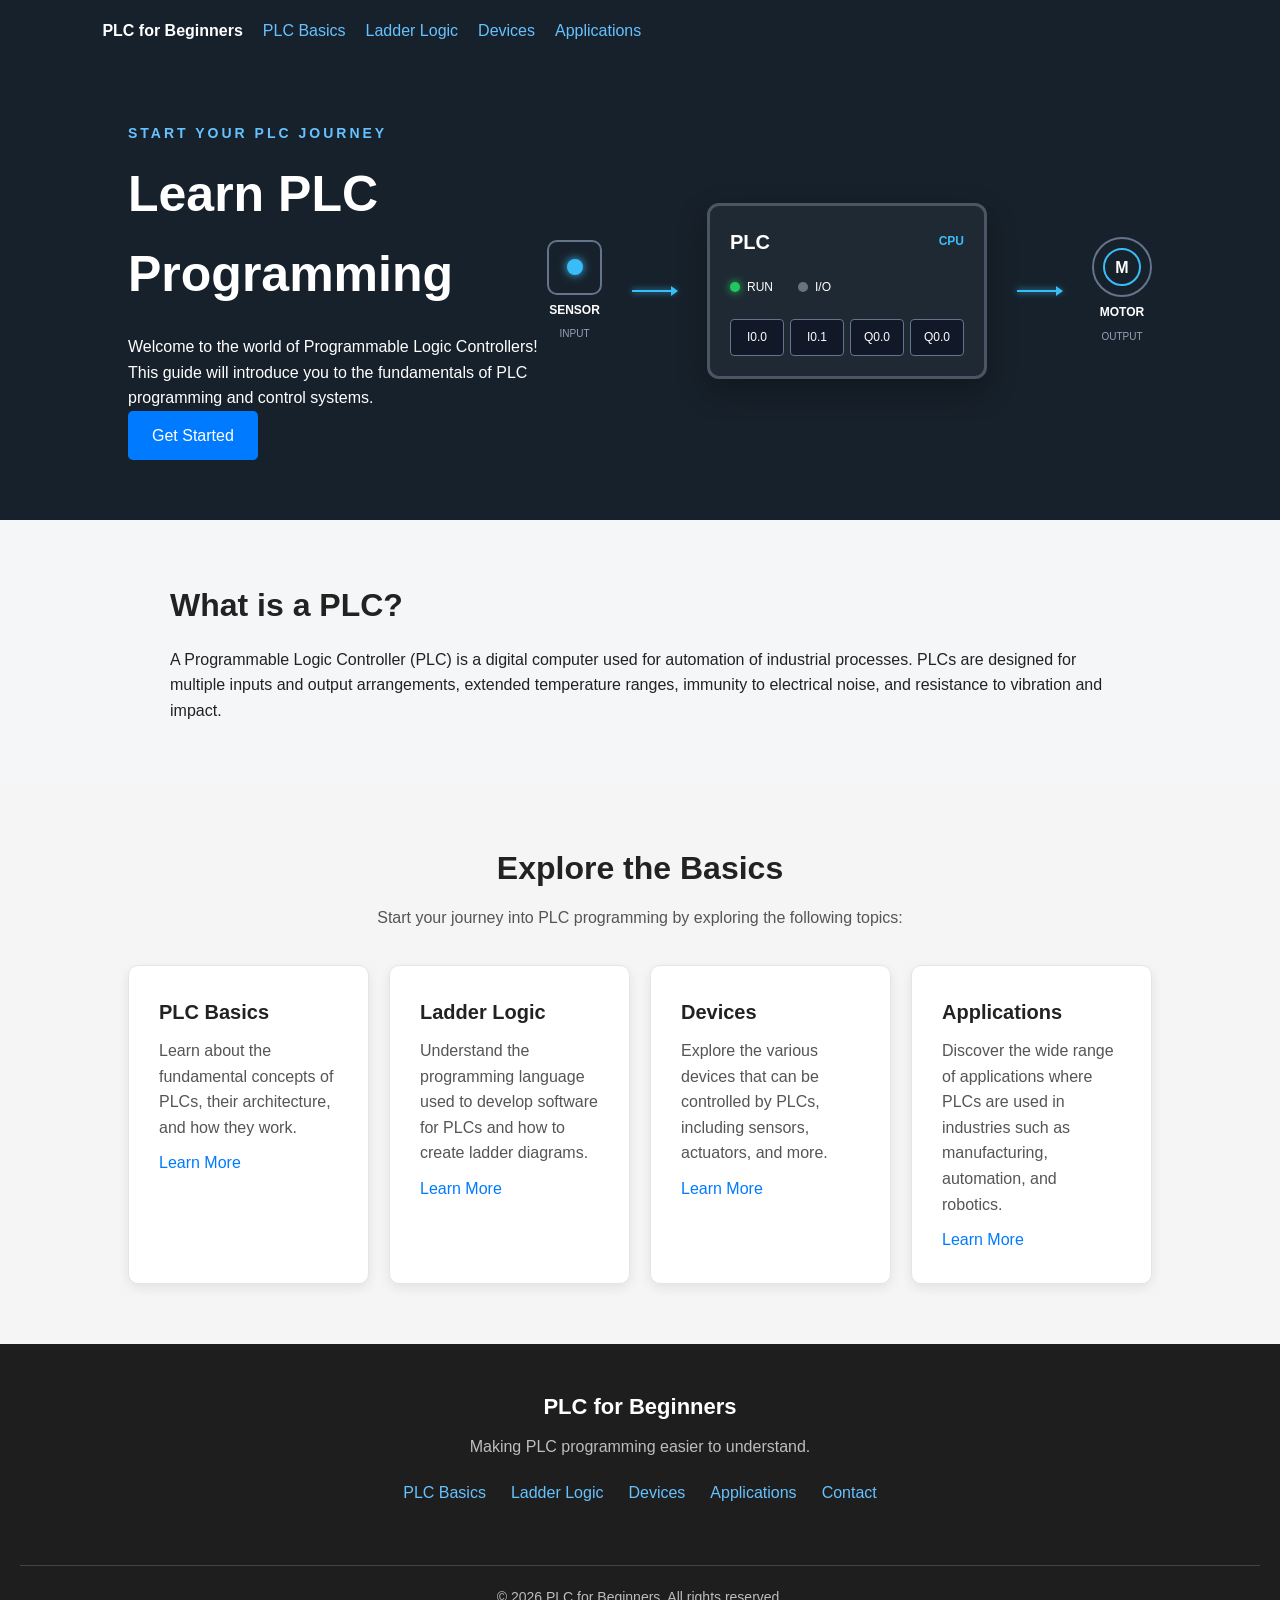
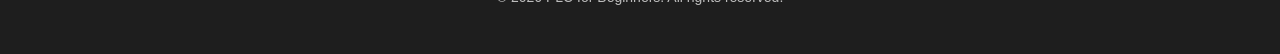
==== commit bb49da26: "Deleted Contact Page" ====
--- a/index.html
+++ b/index.html
@@ -16,7 +16,6 @@
             <li><a href="laddder-logic.html">Ladder Logic</a></li>
             <li><a href="devices.html">Devices</a></li>
             <li><a href="applications.html">Applications</a></li>
-            <li><a href="contact.html">Contact</a></li>
         </ul>
     </nav>
     <section class="hero">
@@ -36,7 +35,7 @@
                 <span class="device-name">SENSOR</span>
                 <span class="device-type">INPUT</span>
             </div>
-            <div class="signal-line"></div>
+            <div class="signal-line input-signal"></div>
             <div class="plc-box">
                 <div class="plc-top">
                     <span>PLC</span>
@@ -48,19 +47,19 @@
                         RUN
                     </div>
                     <div>
-                        <span class="status-light"></span>
+                        <span class="status-light io-light"></span>
                         I/O
                     </div>
                 </div>
                 <div class="plc-terminals">
-                    <span>I0.0</span>
+                    <span class="input-terminal">I0.0</span>
                     <span>I0.1</span>
-                    <span>Q0.0</span>
+                    <span class="output-terminal">Q0.0</span>
                     <span>Q0.0</span>
                 </div>
 
             </div>
-            <div class="signal-line"></div>
+            <div class="signal-line output-signal"></div>
             <div class="hero-device motor-device">
                 <div class="device-icon motor-icon">
                     <span class="motor-symbol">M</span>
--- a/style.css
+++ b/style.css
@@ -165,6 +165,32 @@
     background: #6b7280;
 }
 
+.io-light {
+    animation: ioCycle 5s infinite;
+}
+
+@keyframes ioCycle {
+
+    0%,
+    20%,
+    100% {
+        background: #6b7280;
+        box-shadow: none;
+    }
+
+    30%,
+    65% {
+        background: #38bdf8;
+        box-shadow: 0 0 10px #38bdf8;
+    }
+
+    75%,
+    90% {
+        background: #6b7280;
+        box-shadow: none;
+    }
+}
+
 .run-light {
     background: #22c55e;
     box-shadow: 0 0 8px #22c55e;
@@ -185,6 +211,57 @@
     font-size: 12px;
 }
 
+.input-terminal {
+    animation: inputTerminalCycle 5s infinite;
+}
+
+@keyframes inputTerminalCycle {
+
+    0%,
+    20%,
+    100% {
+        background: #111827;
+        box-shadow: none;
+    }
+
+    30%,
+    65% {
+        background: #075985;
+        box-shadow: 0 0 8px #38bdf8;
+    }
+
+    75%,
+    90% {
+        background: #111827;
+        box-shadow: none;
+    }
+}
+
+.output-terminal {
+    animation: outputTerminalCycle 5s infinite;
+}
+
+@keyframes outputTerminalCycle {
+
+    0%,
+    45%,
+    100% {
+        background: #111827;
+        box-shadow: none
+    }
+
+    55%,
+    80% {
+        background: #075985;
+        box-shadow: 0 0 8px #38bdf8;
+    }
+
+    90% {
+        background: #111827;
+        box-shadow: none;
+    }
+}
+
 .hero-device {
     display: flex;
     flex-direction: column;
@@ -208,6 +285,28 @@
     background: #38bdf8;
     border-radius: 50%;
     box-shadow: 0 0 10px #38bdf8;
+    animation: sensorCycle 5s infinite;
+}
+
+@keyframes sensorCycle {
+
+    0%,
+    100% {
+        opacity: 0.25;
+        box-shadow: none;
+    }
+
+    10%,
+    35% {
+        opacity: 1;
+        box-shadow: 0 0 15px #38bdf8;
+    }
+
+    45%,
+    90% {
+        opacity: 0.25;
+        box-shadow: none;
+    }
 }
 
 .device-name {
@@ -234,6 +333,84 @@
     border-left: 7px solid #38bdf8
 }
 
+.input-signal {
+    animation: inputSignalCycle 5s infinite;
+}
+
+.input-signal::after {
+    animation: inputSignalArrowCycle 5s infinite;
+}
+
+@keyframes inputSignalCycle {
+
+    0%,
+    10%,
+    100% {
+        opacity: 0.2;
+        box-shadow: none;
+    }
+
+    20%,
+    40% {
+        opacity: 1;
+        box-shadow: 0 0 10px #38bdf8;
+    }
+
+    50%,
+    90% {
+        opacity: 0.2;
+        box-shadow: none;
+    }
+}
+
+@keyframes inputSignalArrowCycle {
+
+    0%,
+    10%,
+    100% {
+        opacity: 0.2;
+    }
+
+    20%,
+    40% {
+        opacity: 1;
+    }
+
+    50%,
+    90% {
+        opacity: 0.2;
+    }
+}
+
+.output-signal {
+    animation: outputSignalCycle 5s infinite;
+}
+
+.output-signal::after {
+    animation: outputSignalCycle 5s infinite;
+}
+
+@keyframes outputSignalCycle {
+
+    0%,
+    55%,
+    100% {
+        opacity: 0.2;
+        box-shadow: none
+    }
+
+    65%,
+    82% {
+        opacity: 1;
+        box-shadow: 0 0 10px #38bdf8;
+    }
+
+    95% {
+        opacity: 0.2;
+        box-shadow: none;
+    }
+}
+
 .device-type {
     color: #94a3b8;
     font-size: 10px;
@@ -257,6 +434,40 @@
     color: white;
     font-size: 16px;
     font-weight: bold;
+    animation: motorCycle 5s infinite;
+}
+
+@keyframes motorCycle {
+
+    0%,
+    75%,
+    100% {
+        border-color: #64748b;
+        color: #94a3b8;
+        box-shadow: none;
+        transform: rotate(0deg);
+    }
+
+    82% {
+        border-color: #38bdf8;
+        color: white;
+        box-shadow: 0 0 12px #38bdf8;
+        transform: rotate(0deg);
+    }
+
+    92% {
+        border-color: #38bdf8;
+        color: white;
+        box-shadow: 0 0 12px #38bdf8;
+        transform: rotate(360deg)
+    }
+
+    98% {
+        border-color: #64748b;
+        color: #94a3b8;
+        box-shadow: none;
+        transform: rotate(360deg);
+    }
 }
 
 /* Section Styles - What is a PLC?*/
@@ -990,6 +1201,213 @@
 }
 
 /*LADDEr LOGIC STYLES*/
+.logic-intro {
+    max-width: 800px;
+    Margin: 60px auto;
+    padding: 30px;
+}
+
+.section-label {
+    font-size: 14px;
+    font-weight: bold;
+    letter-spacing: 2px;
+    text-transform: uppercase;
+    margin-bottom: 8px;
+}
+
+.logic-intro h2 {
+    font-size: 32px;
+    margin-bottom: 15px;
+}
+
+.logic-intro p {
+    font-size: 16px;
+    line-height: 1.7;
+    margin-bottom: 12px;
+}
+
+.instructions-guide {
+    max-width: 1000px;
+    margin: 60px auto;
+    padding: 0 30px;
+}
+
+.instructions-heading {
+    margin-bottom: 25px;
+}
+
+.instructions-heading h2 {
+    font-size: 28px;
+    margin: 5px 0 10px;
+}
+
+.instructions-heading>p:last-child {
+    max-width: 650px;
+    line-height: 1.6;
+}
+
+.instruction-cards {
+    display: grid;
+    grid-template-columns: repeat (2, 1fr);
+    gap: 20px;
+}
+
+.instruction-card {
+    border: 1px solid #ddd;
+    border-radius: 12px;
+    padding: 24px;
+    background: white;
+}
+
+.instruction-symbol {
+    font-family: monospace;
+    font-size: 26px;
+    font-weight: bold;
+    margin-bottom: 12px;
+}
+
+.instruction-example {
+    margin-top: 15px;
+    padding-top: 12px;
+    border-top: 1px solid #ddd;
+}
+
+.read-rung {
+    padding: 60px 8%;
+    text-align: center;
+}
+
+.read-rung .section-label {
+    color: #66c2ff;
+    font-size: 13px;
+    font-weight: 700;
+    letter-spacing: 2px;
+    margin-bottom: 8px;
+}
+
+.read-rung h2 {
+    font-size: 32px;
+    margin-bottom: 12px;
+}
+
+.read-rung .section-intro {
+    max-width: 650px;
+    margin: 0 auto 40px;
+    color: #555;
+    line-height: 1.6;
+}
+
+.rung-demo {
+    max-width: 850px;
+    height: 180px;
+    margin: 0 auto;
+    padding: 25px 0;
+    display: flex;
+    align-items: center;
+    justify-content: center;
+    background: #f8fafc;
+    border: 1px solid #e5e7eb;
+    border-radius: 16px;
+}
+
+.power-rail {
+    width: 4px;
+    height: 120px;
+    background: #1f2937;
+    border-radius: 2px;
+    flex-shrink: 0;
+}
+
+.rung-line {
+    flex: 1;
+    height: 3px;
+    background: #1f2937;
+    display: flex;
+    align-items: center;
+    justify-content: space-around;
+    max-width: 700px;
+}
+
+.rung-instruction {
+    background: #f8fafc;
+    padding: 8px 14px;
+    display: flex;
+    flex-direction: column;
+    align-items: center;
+    gap: 4px;
+}
+
+.rung-symbol {
+    font-family: monospace;
+    font-weight: 700;
+    font-size: 24px;
+    color: #1f2937;
+    white-space: nowrap;
+}
+
+.rung-name {
+    font-size: 14px;
+    font-weight: 700;
+    color: #1f2937;
+}
+
+.rung-type {
+    font-size: 11px;
+    font-weight: 600;
+    color: #6b7280;
+    text-transform: uppercase;
+    letter-spacing: 1px;
+}
+
+.rung-explantion {
+    max-width: 650px;
+    margin: 25px auto 0;
+    text-align: center;
+}
+
+.rung-explanation p {
+    color: #555;
+    font-size: 15px;
+    line-height: 1.6;
+    margin: 0;
+}
+
+.evaluate-button {
+    margin-top: 25px;
+    padding: 12px 24px;
+    background: #66c2ff;
+    color: #fff;
+    border: none;
+    border-radius: 6px;
+    font-size: 15px;
+    font-weight: 600;
+    cursor: pointer;
+    transition: 0.2s ease;
+}
+
+.evaluate-button:hover {
+    transform: translateY(-2px);
+    box-shadow: 0 5px 12px rgba(0, 0, 0, 0.15);
+}
+
+.rung-instruction.active {
+    color: #66c2ff;
+}
+
+.rung-instruction.active .rung-symbol,
+.rung-instruction.active .rung-name,
+.rung-instruction.active .rung-type {
+    color: #66c2ff;
+}
+
+.rung-status {
+    margin-top: 18px;
+    font-size: 14px;
+    font-weight: 600;
+    color: #6b7280;
+    min-height: 22px;
+}
+
 .ladder-intro {
     max-width: 900px;
     margin: 40px auto;
@@ -1112,4 +1530,69 @@
 img {
     max-width: 100%;
     height: auto;
+}
+
+@media (max-width: 600px) {
+    .hero {
+        display: flex;
+        flex-direction: column;
+        padding: 45px 20px;
+        overflow: hidden;
+    }
+
+    .hero-content {
+        display: flex;
+        flex-direction: column;
+        align-items: flex-start;
+        gap: 35px;
+    }
+
+    .hero-text {
+        width: 100%;
+    }
+
+    .hero-plc {
+        width: 100%;
+        margin-top: 30px;
+        justify-content: center;
+        transform: scale(0.55);
+        transform-origin: center top;
+    }
+
+    .card-container {
+        display: grid;
+        grid-template-columns: 1fr;
+        gap: 20px;
+    }
+
+    .card {
+        width: 100%;
+    }
+
+    .device-grid {
+        display: grid;
+        grid-template-columns: 1fr;
+        gap: 20px;
+    }
+
+    .card {
+        width: 100%;
+    }
+
+    .nav ul {
+        display: flex;
+        flex-direction: column;
+        align-items: center;
+        text-align: center;
+        padding: 0;
+        margin: 0;
+    }
+
+    .nav li {
+        text-align: center;
+    }
+
+    .logo {
+        text-align: center;
+    }
 }
